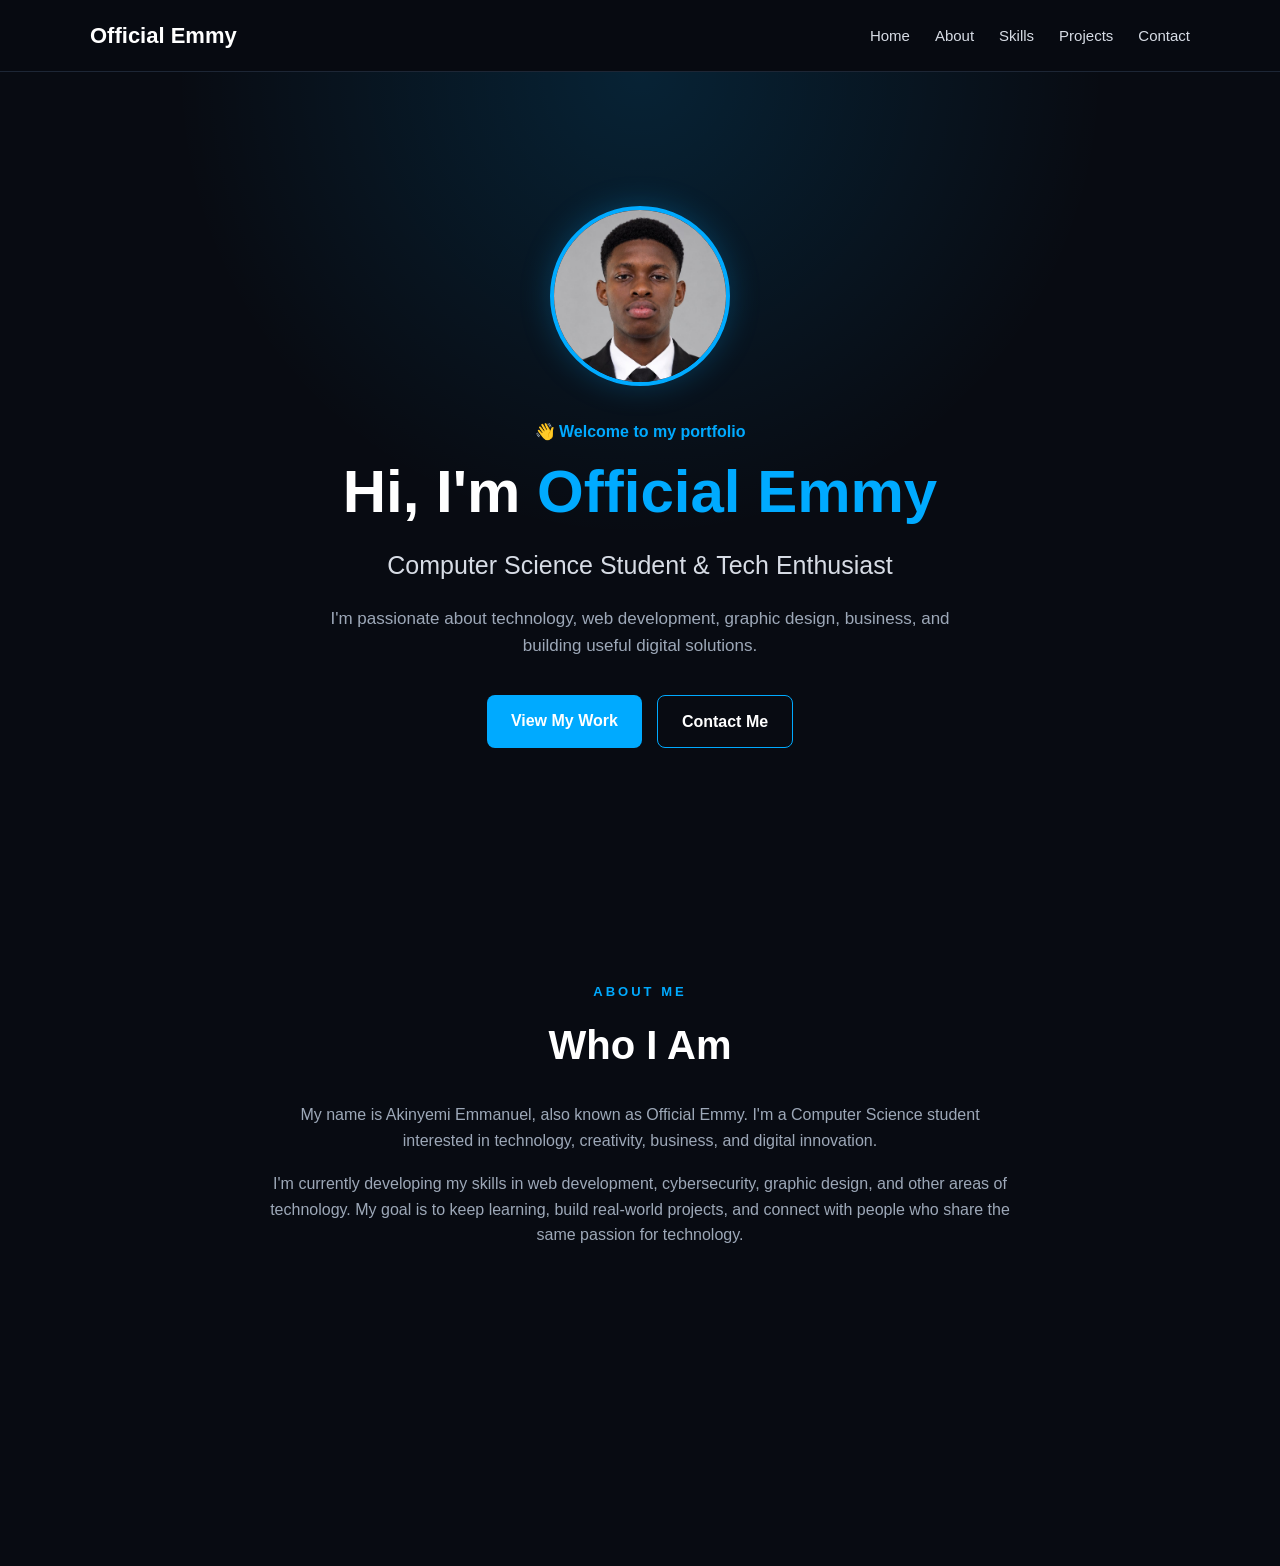
==== index.html @ 44ddc447 "Add files via upload" ====
<!DOCTYPE html>
<html lang="en">

<head>
    <meta charset="UTF-8">
    <meta name="viewport" content="width=device-width, initial-scale=1.0">

    <title>Official Emmy | Personal Portfolio</title>

    <link rel="stylesheet" href="style.css">
</head>

<body>

    <!-- ================= NAVIGATION ================= -->

    <header>
        <nav class="navbar">

            <a href="#home" class="logo">
                Official Emmy
            </a>

            <ul class="nav-links">
                <li><a href="#home">Home</a></li>
                <li><a href="#about">About</a></li>
                <li><a href="#skills">Skills</a></li>
                <li><a href="#projects">Projects</a></li>
                <li><a href="#contact">Contact</a></li>
            </ul>

        </nav>
    </header>


    <!-- ================= HOME ================= -->

    <main>

        <section id="home" class="hero">

            <div class="hero-content">
                <img src="profile.jpg"alt="Official Emmy" class="profile-image">

                <p class="welcome">
                    👋 Welcome to my portfolio
                </p>

                <h1>
                    Hi, I'm <span>Official Emmy</span>
                </h1>

                <h2>
                    Computer Science Student & Tech Enthusiast
                </h2>

                <p class="hero-description">
                    I'm passionate about technology, web development,
                    graphic design, business, and building useful digital
                    solutions.
                </p>

                <div class="hero-buttons">

                    <a href="#projects" class="button">
                        View My Work
                    </a>

                    <a href="#contact" class="button secondary-button">
                        Contact Me
                    </a>

                </div>

            </div>

        </section>


        <!-- ================= ABOUT ================= -->

        <section id="about" class="section">

            <div class="section-content">

                <p class="section-label">
                    ABOUT ME
                </p>

                <h2>
                    Who I Am
                </h2>

                <p>
                    My name is Akinyemi Emmanuel, also known as
                    Official Emmy. I'm a Computer Science student
                    interested in technology, creativity, business,
                    and digital innovation.
                </p>

                <p>
                    I'm currently developing my skills in web development,
                    cybersecurity, graphic design, and other areas of
                    technology. My goal is to keep learning, build
                    real-world projects, and connect with people who
                    share the same passion for technology.
                </p>

            </div>

        </section>


        <!-- ================= SKILLS ================= -->

        <section id="skills" class="section">

            <div class="
---- style.css ----
/* =====================================================
   OFFICIAL EMMY PORTFOLIO
   MAIN STYLESHEET
   ===================================================== */


/* ================= RESET ================= */

* {
    margin: 0;
    padding: 0;
    box-sizing: border-box;
}

html {
    scroll-behavior: smooth;
}

body {
    font-family: Arial, Helvetica, sans-serif;
    background: #080b12;
    color: #ffffff;
    line-height: 1.6;
}


/* ================= NAVIGATION ================= */

header {
    position: sticky;
    top: 0;
    z-index: 1000;

    background: rgba(8, 11, 18, 0.95);
    border-bottom: 1px solid #1d2635;
    backdrop-filter: blur(10px);
}

.navbar {
    max-width: 1150px;
    margin: auto;

    padding: 18px 25px;

    display: flex;
    align-items: center;
    justify-content: space-between;
}

.logo {
    color: #ffffff;
    text-decoration: none;

    font-size: 22px;
    font-weight: 700;
}

.logo:hover {
    color: #00aaff;
}

.nav-links {
    display: flex;
    gap: 25px;
    list-style: none;
}

.nav-links a {
    color: #d7dce5;
    text-decoration: none;

    font-size: 15px;

    transition: 0.3s ease;
}

.nav-links a:hover {
    color: #00aaff;
}


/* ================= HERO ================= */
.profile-image {
    width: 180px;
    height: 180px;

    object-fit: cover;

    border-radius: 50%;

    border: 4px solid #00aaff;

    margin-bottom: 25px;

    box-shadow: 0 0 30px rgba(0, 170, 255, 0.25);
}
.hero {
    
    min-height: 90vh;

    display: flex;
    align-items: center;
    justify-content: center;

    text-align: center;

    padding: 80px 25px;

    background:
        radial-gradient(
            circle at top,
            rgba(0, 170, 255, 0.15),
            transparent 45%
        );
}

.hero-content {
    max-width: 800px;
}

.welcome {
    color: #00aaff;

    font-size: 16px;
    font-weight: 600;

    margin-bottom: 15px;
}

.hero h1 {
    font-size: 60px;
    line-height: 1.1;

    margin-bottom: 20px;
}

.hero h1 span {
    color: #00aaff;
}

.hero h2 {
    color: #d7dce5;

    font-size: 25px;
    font-weight: 500;

    margin-bottom: 20px;
}

.hero-description {
    max-width: 650px;
    margin: auto;

    color: #9da8b8;
    font-size: 17px;
}

.hero-buttons {
    margin-top: 35px;

    display: flex;
    justify-content: center;
    gap: 15px;
    flex-wrap: wrap;
}


/* ================= BUTTONS ================= */

.button {
    display: inline-block;

    padding: 13px 24px;

    background: #00aaff;
    color: #ffffff;

    text-decoration: none;

    border-radius: 8px;

    font-weight: 600;

    transition: 0.3s ease;
}

.button:hover {
    background: #0088cc;
    transform: translateY(-3px);
}

.secondary-button {
    background: transparent;

    border: 1px solid #00aaff;
}

.secondary-button:hover {
    background: #00aaff;
}


/* ================= GENERAL SECTIONS ================= */

.section {
    max-width: 1150px;
    margin: auto;

    padding: 100px 25px;
}

.section-content {
    max-width: 900px;
    margin: auto;

    text-align: center;
}

.section-label {
    color: #00aaff;

    font-size: 13px;
    font-weight: 700;

    letter-spacing: 3px;

    margin-bottom: 10px;
}

.section h2 {
    font-size: 40px;

    margin-bottom: 25px;
}

.section-content > p:not(.section-label) {
    color: #9da8b8;

    max-width: 750px;

    margin: 0 auto 18px;
}


/* ================= CARDS ================= */

.cards {
    margin-top: 45px;

    display: grid;

    grid-template-columns: repeat(
        auto-fit,
        minmax(220px, 1fr)
    );

    gap: 20px;
}

.card {
    background: #101621;

    border: 1px solid #1d2635;

    border-radius: 14px;

    padding: 30px;

    text-align: left;

    transition: 0.3s ease;
}

.card:hover {
    transform: translateY(-6px);

    border-color: #00aaff;

    box-shadow:
        0 10px 30px rgba(0, 170, 255, 0.08);
}

.card-icon {
    font-size: 32px;

    margin-bottom: 15px;
}

.card h3 {
    color: #ffffff;

    font-size: 21px;

    margin-bottom: 10px;
}

.card p {
    color: #9da8b8;

    font-size: 15px;
}


/* ================= PROJECTS ================= */

.project-card {
    position: relative;
}

.project-status {
    display: inline-block;

    margin-top: 20px;

    padding: 5px 10px;

    border-radius: 20px;

    background: #172130;
    color: #00aaff;

    font-size: 12px;
    font-weight: 600;
}


/* ================= CONTACT ================= */

.contact-section {
    padding-bottom: 120px;
}

.contact-buttons {
    margin-top: 35px;

    display: flex;
    justify-content: center;

    gap: 15px;

    flex-wrap: wrap;
}


/* ================= FOOTER ================= */

footer {
    text-align: center;

    padding: 30px 20px;

    background: #05070c;

    border-top: 1px solid #1d2635;

    color: #7f8998;

    font-size: 14px;
}


/* ================= MOBILE ================= */

@media (max-width: 700px) {

    .navbar {
        flex-direction: column;
        gap: 15px;

        padding: 16px 15px;
    }

    .nav-links {
        gap: 15px;

        flex-wrap: wrap;

        justify-content: center;
    }

    .nav-links a {
        font-size: 13px;
    }

    .hero {
        min-height: 80vh;

        padding: 70px 20px;
    }

    .hero h1 {
        font-size: 40px;
    }

    .hero h2 {
        font-size: 20px;
    }

    .hero-description {
        font-size: 15px;
    }

    .section {
        padding: 75px 20px;
    }

    .section h2 {
        font-size: 32px;
    }

    .card {
        padding: 25px;
    }

    .button {
        padding: 12px 20px;
    }
}
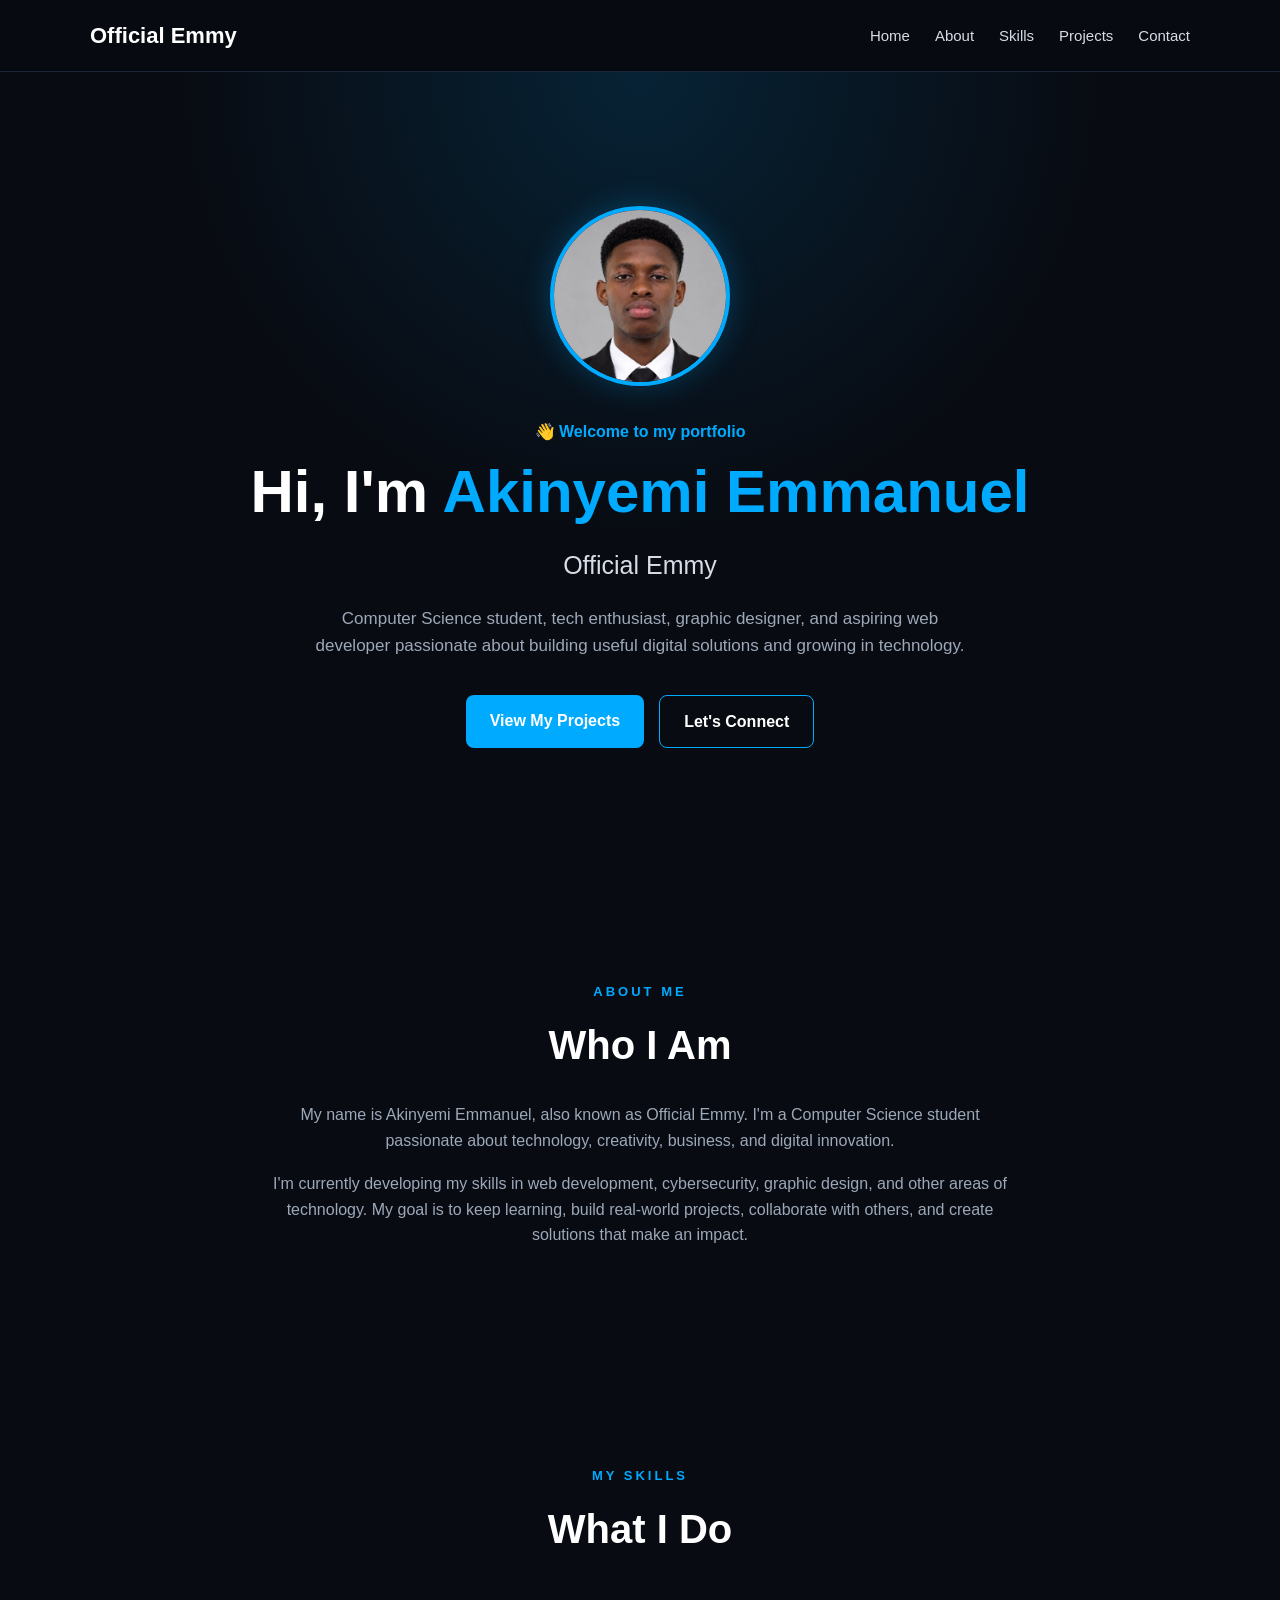
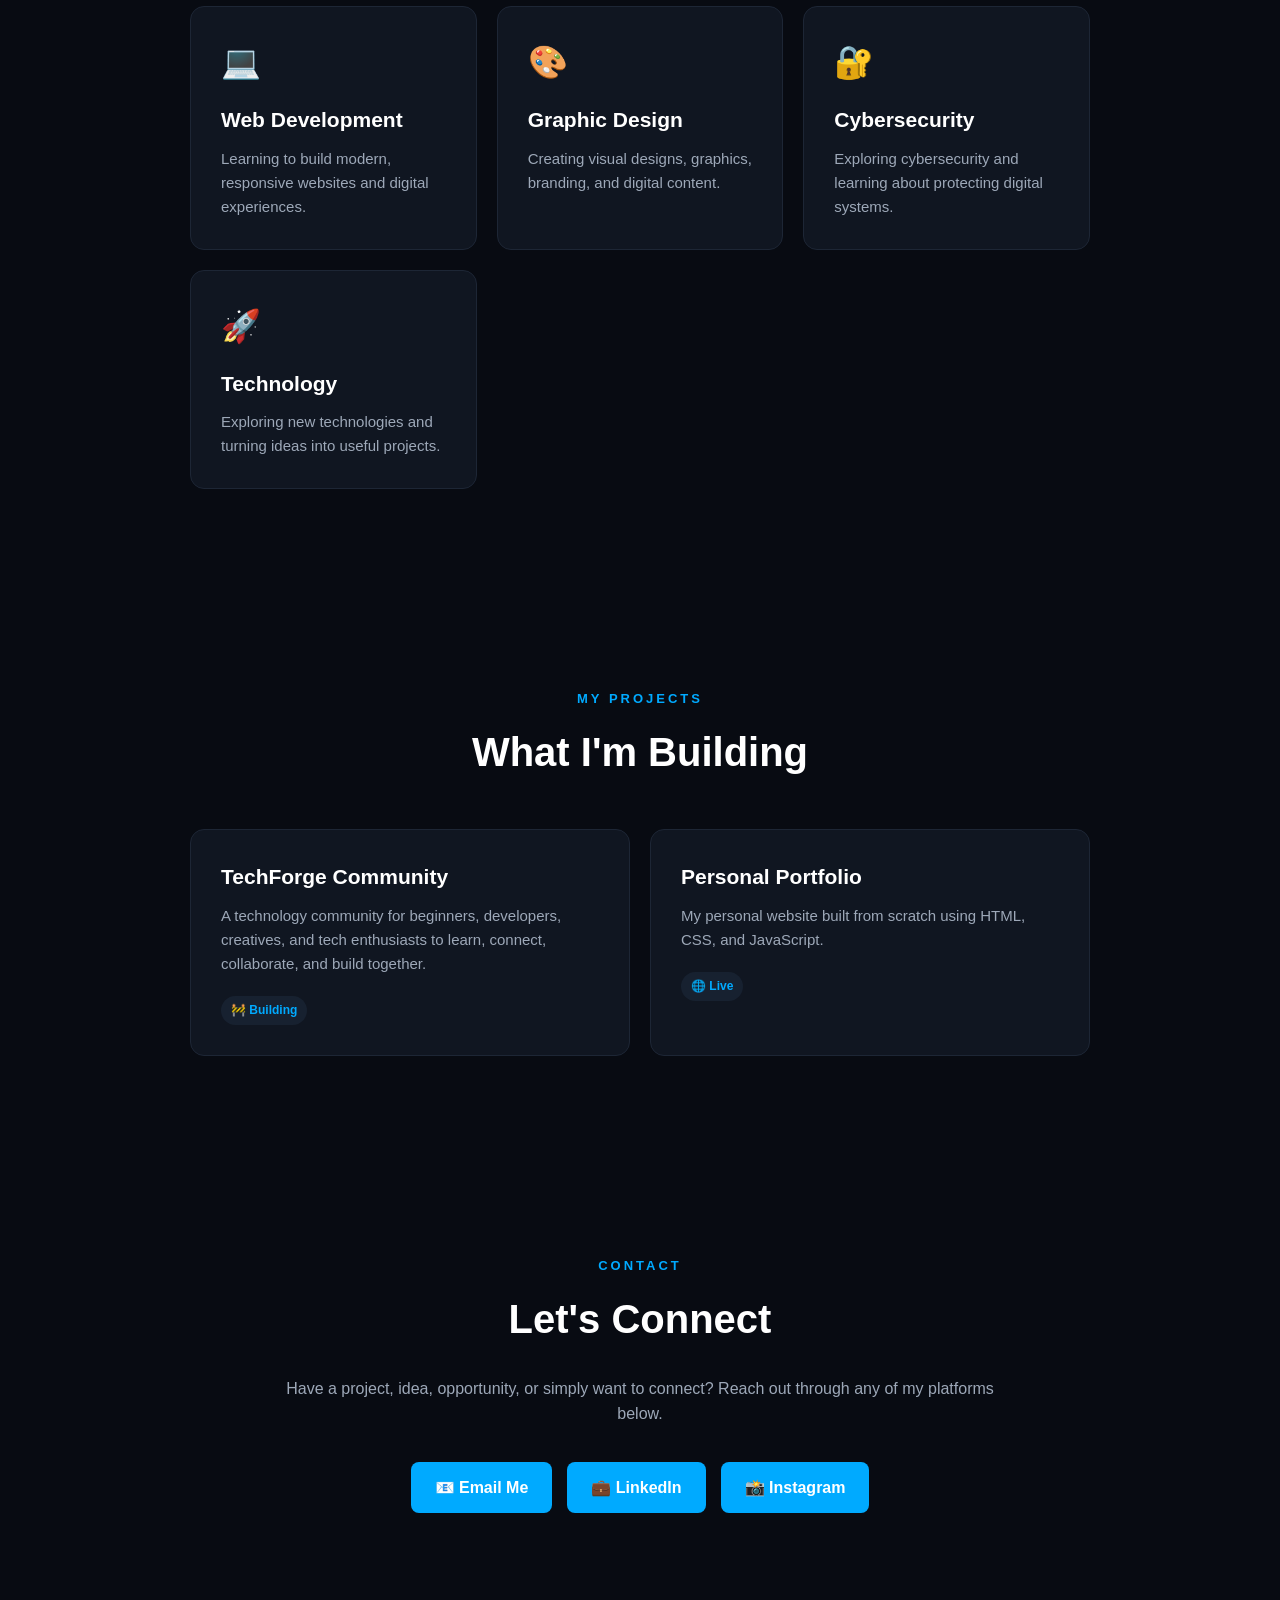
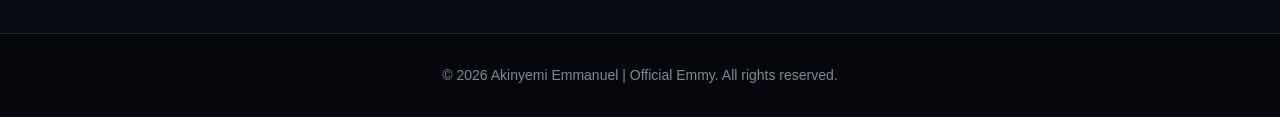
==== commit f0098b12: "Revise portfolio content and personal branding Updated personal branding and content throughout the " ====
--- a/index.html
+++ b/index.html
@@ -5,14 +5,14 @@
     <meta charset="UTF-8">
     <meta name="viewport" content="width=device-width, initial-scale=1.0">
 
-    <title>Official Emmy | Personal Portfolio</title>
+    <title>Akinyemi Emmanuel | Official Emmy</title>
 
     <link rel="stylesheet" href="style.css">
 </head>
 
 <body>
 
-    <!-- ================= NAVIGATION ================= -->
+    <!-- NAVIGATION -->
 
     <header>
         <nav class="navbar">
@@ -33,41 +33,47 @@
     </header>
 
 
-    <!-- ================= HOME ================= -->
+    <!-- HOME -->
 
     <main>
 
         <section id="home" class="hero">
 
             <div class="hero-content">
-                <img src="profile.jpg"alt="Official Emmy" class="profile-image">
+
+                <img
+                    src="profile.jpg"
+                    alt="Akinyemi Emmanuel"
+                    class="profile-image"
+                >
 
                 <p class="welcome">
                     👋 Welcome to my portfolio
                 </p>
 
                 <h1>
-                    Hi, I'm <span>Official Emmy</span>
+                    Hi, I'm <span>Akinyemi Emmanuel</span>
                 </h1>
 
                 <h2>
-                    Computer Science Student & Tech Enthusiast
+                    Official Emmy
                 </h2>
 
                 <p class="hero-description">
-                    I'm passionate about technology, web development,
-                    graphic design, business, and building useful digital
-                    solutions.
+                    Computer Science student, tech enthusiast,
+                    graphic designer, and aspiring web developer
+                    passionate about building useful digital
+                    solutions and growing in technology.
                 </p>
 
                 <div class="hero-buttons">
 
                     <a href="#projects" class="button">
-                        View My Work
+                        View My Projects
                     </a>
 
                     <a href="#contact" class="button secondary-button">
-                        Contact Me
+                        Let's Connect
                     </a>
 
                 </div>
@@ -77,7 +83,7 @@
         </section>
 
 
-        <!-- ================= ABOUT ================= -->
+        <!-- ABOUT -->
 
         <section id="about" class="section">
 
@@ -94,25 +100,250 @@
                 <p>
                     My name is Akinyemi Emmanuel, also known as
                     Official Emmy. I'm a Computer Science student
-                    interested in technology, creativity, business,
-                    and digital innovation.
+                    passionate about technology, creativity,
+                    business, and digital innovation.
                 </p>
 
                 <p>
-                    I'm currently developing my skills in web development,
-                    cybersecurity, graphic design, and other areas of
-                    technology. My goal is to keep learning, build
-                    real-world projects, and connect with people who
-                    share the same passion for technology.
-                </p>
-
-            </div>
-
-        </section>
-
-
-        <!-- ================= SKILLS ================= -->
+                    I'm currently developing my skills in web
+                    development, cybersecurity, graphic design,
+                    and other areas of technology. My goal is to
+                    keep learning, build real-world projects,
+                    collaborate with others, and create solutions
+                    that make an impact.
+                </p>
+
+            </div>
+
+        </section>
+
+
+        <!-- SKILLS -->
 
         <section id="skills" class="section">
 
-            <div class="+            <div class="section-content">
+
+                <p class="section-label">
+                    MY SKILLS
+                </p>
+
+                <h2>
+                    What I Do
+                </h2>
+
+                <div class="cards">
+
+                    <div class="card">
+
+                        <div class="card-icon">
+                            💻
+                        </div>
+
+                        <h3>
+                            Web Development
+                        </h3>
+
+                        <p>
+                            Learning to build modern, responsive
+                            websites and digital experiences.
+                        </p>
+
+                    </div>
+
+
+                    <div class="card">
+
+                        <div class="card-icon">
+                            🎨
+                        </div>
+
+                        <h3>
+                            Graphic Design
+                        </h3>
+
+                        <p>
+                            Creating visual designs, graphics,
+                            branding, and digital content.
+                        </p>
+
+                    </div>
+
+
+                    <div class="card">
+
+                        <div class="card-icon">
+                            🔐
+                        </div>
+
+                        <h3>
+                            Cybersecurity
+                        </h3>
+
+                        <p>
+                            Exploring cybersecurity and learning
+                            about protecting digital systems.
+                        </p>
+
+                    </div>
+
+
+                    <div class="card">
+
+                        <div class="card-icon">
+                            🚀
+                        </div>
+
+                        <h3>
+                            Technology
+                        </h3>
+
+                        <p>
+                            Exploring new technologies and turning
+                            ideas into useful projects.
+                        </p>
+
+                    </div>
+
+                </div>
+
+            </div>
+
+        </section>
+
+
+        <!-- PROJECTS -->
+
+        <section id="projects" class="section">
+
+            <div class="section-content">
+
+                <p class="section-label">
+                    MY PROJECTS
+                </p>
+
+                <h2>
+                    What I'm Building
+                </h2>
+
+                <div class="cards">
+
+                    <div class="card project-card">
+
+                        <h3>
+                            TechForge Community
+                        </h3>
+
+                        <p>
+                            A technology community for beginners,
+                            developers, creatives, and tech
+                            enthusiasts to learn, connect,
+                            collaborate, and build together.
+                        </p>
+
+                        <span class="project-status">
+                            🚧 Building
+                        </span>
+
+                    </div>
+
+
+                    <div class="card project-card">
+
+                        <h3>
+                            Personal Portfolio
+                        </h3>
+
+                        <p>
+                            My personal website built from scratch
+                            using HTML, CSS, and JavaScript.
+                        </p>
+
+                        <span class="project-status">
+                            🌐 Live
+                        </span>
+
+                    </div>
+
+                </div>
+
+            </div>
+
+        </section>
+
+
+        <!-- CONTACT -->
+
+        <section id="contact" class="section contact-section">
+
+            <div class="section-content">
+
+                <p class="section-label">
+                    CONTACT
+                </p>
+
+                <h2>
+                    Let's Connect
+                </h2>
+
+                <p>
+                    Have a project, idea, opportunity, or simply
+                    want to connect? Reach out through any of my
+                    platforms below.
+                </p>
+
+                <div class="contact-buttons">
+
+                    <a
+                        href="mailto:eakinyemi80@gmail.com"
+                        class="button"
+                    >
+                        📧 Email Me
+                    </a>
+
+
+                    <a
+                        href="https://www.linkedin.com/in/akinyemi-emmanuel-59928b439/"
+                        target="_blank"
+                        rel="noopener noreferrer"
+                        class="button"
+                    >
+                        💼 LinkedIn
+                    </a>
+
+
+                    <a
+                        href="https://www.instagram.com/amofficialemmy/"
+                        target="_blank"
+                        rel="noopener noreferrer"
+                        class="button"
+                    >
+                        📸 Instagram
+                    </a>
+
+                </div>
+
+            </div>
+
+        </section>
+
+    </main>
+
+
+    <!-- FOOTER -->
+
+    <footer>
+
+        <p>
+            © 2026 Akinyemi Emmanuel | Official Emmy.
+            All rights reserved.
+        </p>
+
+    </footer>
+
+
+    <script src="script.js"></script>
+
+</body>
+
+</html>
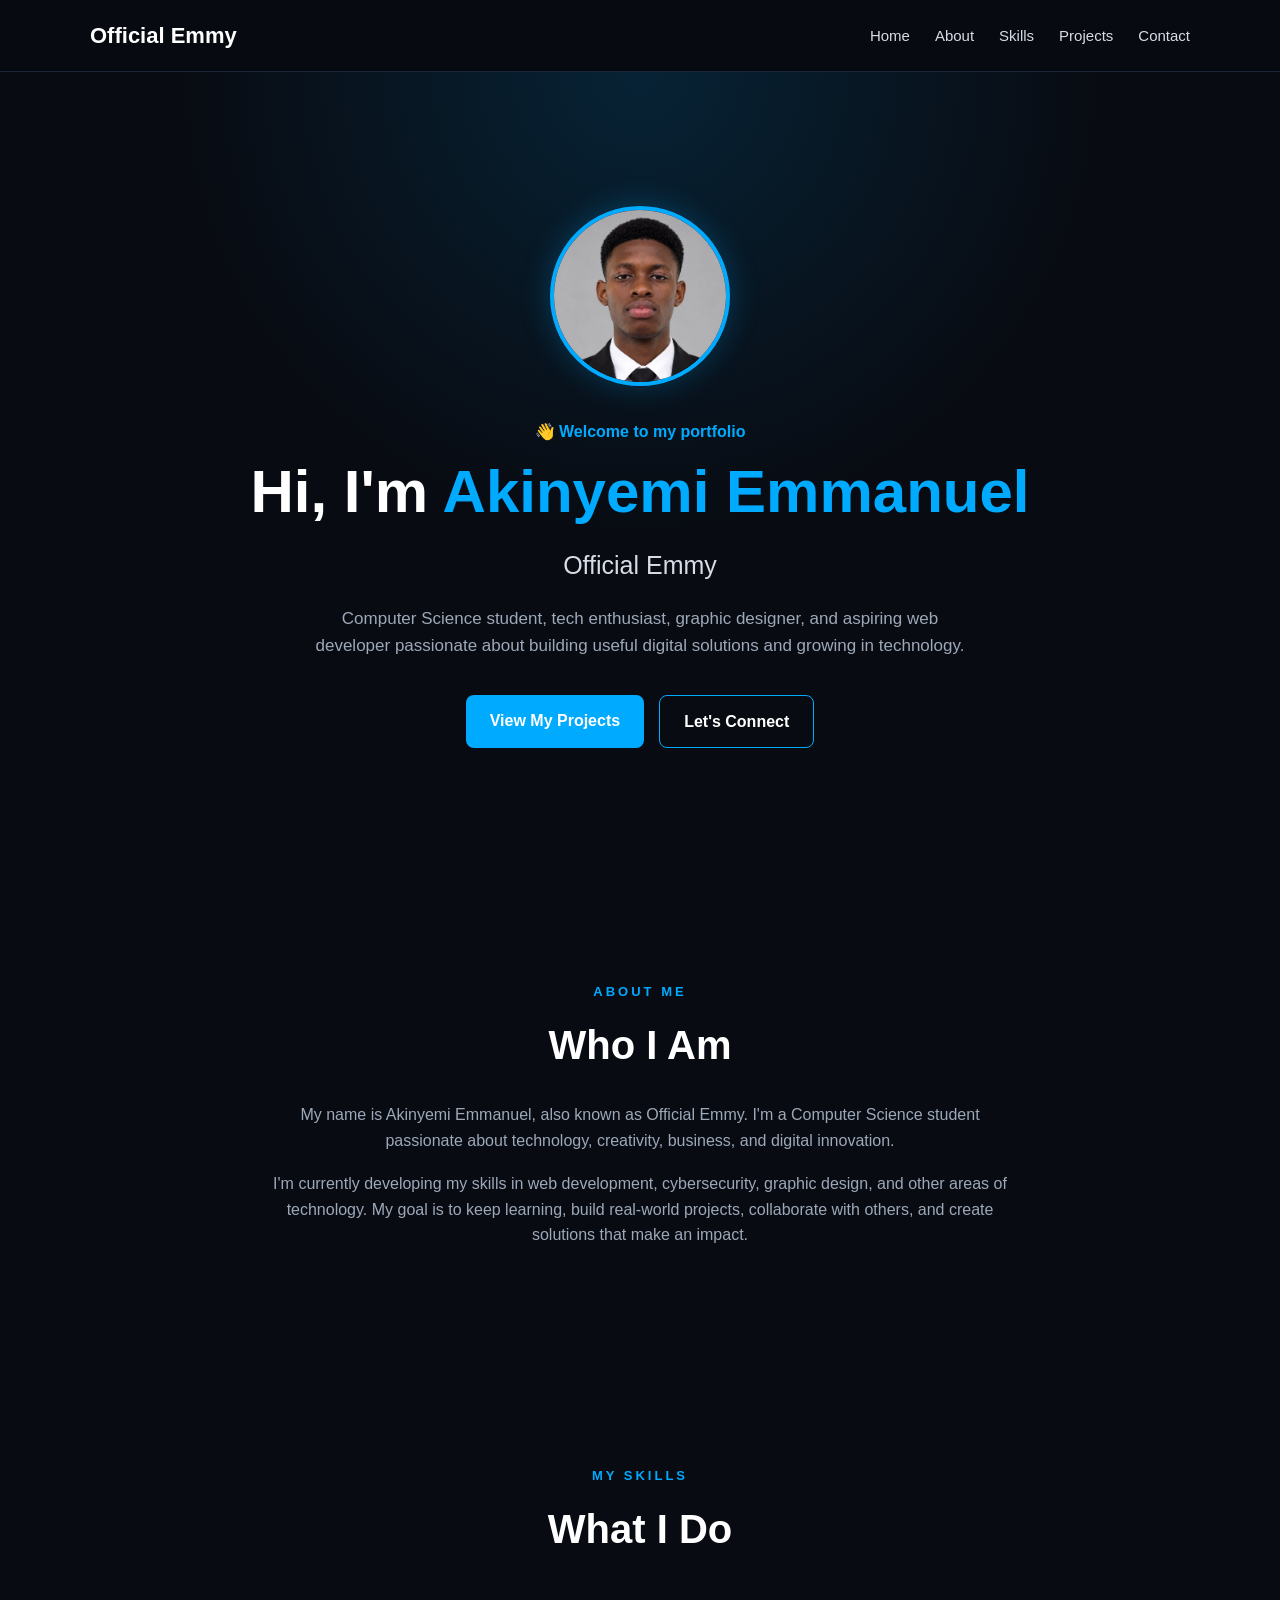
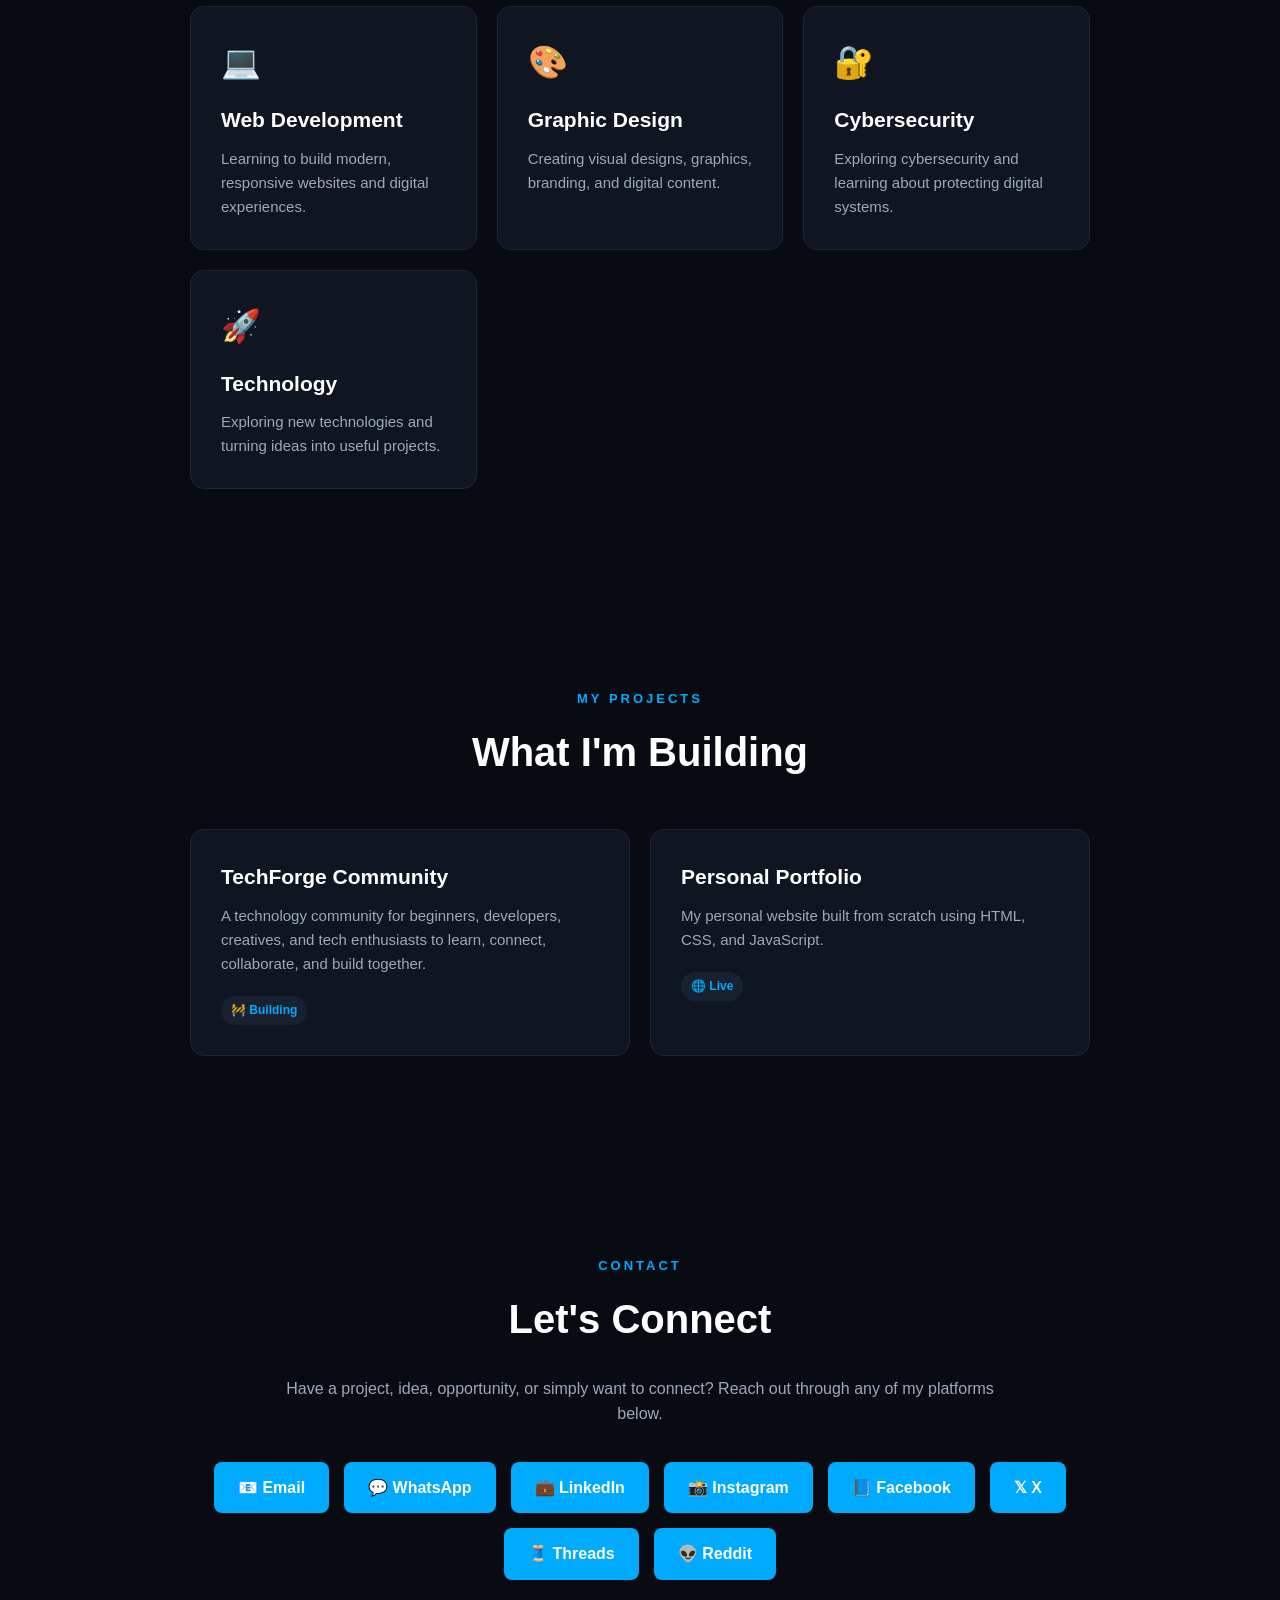
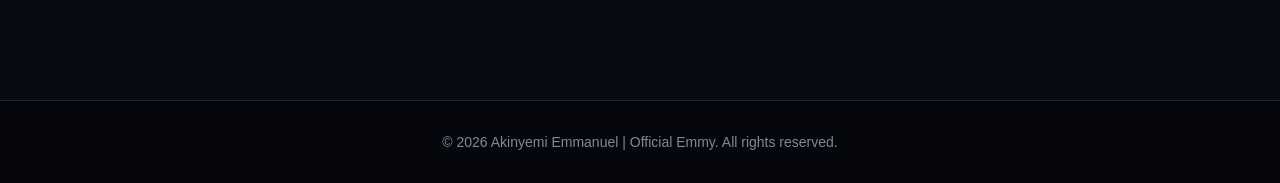
==== commit 210fd5fd: "Update index.html" ====
--- a/index.html
+++ b/index.html
@@ -272,54 +272,127 @@
         </section>
 
 
-        <!-- CONTACT -->
-
-        <section id="contact" class="section contact-section">
-
-            <div class="section-content">
-
-                <p class="section-label">
-                    CONTACT
-                </p>
-
-                <h2>
-                    Let's Connect
-                </h2>
-
-                <p>
-                    Have a project, idea, opportunity, or simply
-                    want to connect? Reach out through any of my
-                    platforms below.
-                </p>
-
-                <div class="contact-buttons">
-
-                    <a
-                        href="mailto:eakinyemi80@gmail.com"
-                        class="button"
-                    >
-                        📧 Email Me
-                    </a>
-
-
-                    <a
-                        href="https://www.linkedin.com/in/akinyemi-emmanuel-59928b439/"
-                        target="_blank"
-                        rel="noopener noreferrer"
-                        class="button"
-                    >
-                        💼 LinkedIn
-                    </a>
-
-
-                    <a
-                        href="https://www.instagram.com/amofficialemmy/"
-                        target="_blank"
-                        rel="noopener noreferrer"
-                        class="button"
-                    >
-                        📸 Instagram
-                    </a>
+<!-- CONTACT -->
+
+<section id="contact" class="section contact-section">
+
+    <div class="section-content">
+
+        <p class="section-label">
+            CONTACT
+        </p>
+
+        <h2>
+            Let's Connect
+        </h2>
+
+        <p>
+            Have a project, idea, opportunity, or simply
+            want to connect? Reach out through any of my
+            platforms below.
+        </p>
+
+        <div class="contact-buttons">
+
+            <!-- EMAIL -->
+
+            <a
+                href="mailto:eakinyemi80@gmail.com"
+                class="button"
+            >
+                📧 Email
+            </a>
+
+
+            <!-- WHATSAPP -->
+
+            <a
+                href="https://wa.me/2349036446862"
+                target="_blank"
+                rel="noopener noreferrer"
+                class="button"
+            >
+                💬 WhatsApp
+            </a>
+
+
+            <!-- LINKEDIN -->
+
+            <a
+                href="https://www.linkedin.com/in/akinyemi-emmanuel-59928b439/"
+                target="_blank"
+                rel="noopener noreferrer"
+                class="button"
+            >
+                💼 LinkedIn
+            </a>
+
+
+            <!-- INSTAGRAM -->
+
+            <a
+                href="https://www.instagram.com/amofficialemmy/"
+                target="_blank"
+                rel="noopener noreferrer"
+                class="button"
+            >
+                📸 Instagram
+            </a>
+
+
+            <!-- FACEBOOK -->
+
+            <a
+                href="https://www.facebook.com/amofficialemmy"
+                target="_blank"
+                rel="noopener noreferrer"
+                class="button"
+            >
+                📘 Facebook
+            </a>
+
+
+            <!-- X -->
+
+            <a
+                href="https://x.com/amofficialemmy"
+                target="_blank"
+                rel="noopener noreferrer"
+                class="button"
+            >
+                𝕏 X
+            </a>
+
+
+            <!-- THREADS -->
+
+            <a
+                href="https://www.threads.com/@amofficialemmy"
+                target="_blank"
+                rel="noopener noreferrer"
+                class="button"
+            >
+                🧵 Threads
+            </a>
+
+
+            <!-- REDDIT -->
+
+            <a
+                href="https://www.reddit.com/u/official_emmy677/"
+                target="_blank"
+                rel="noopener noreferrer"
+                class="button"
+            >
+                👽 Reddit
+            </a>
+
+        </div>
+
+    </div>
+
+</section>               
+    </a>
 
                 </div>
 
